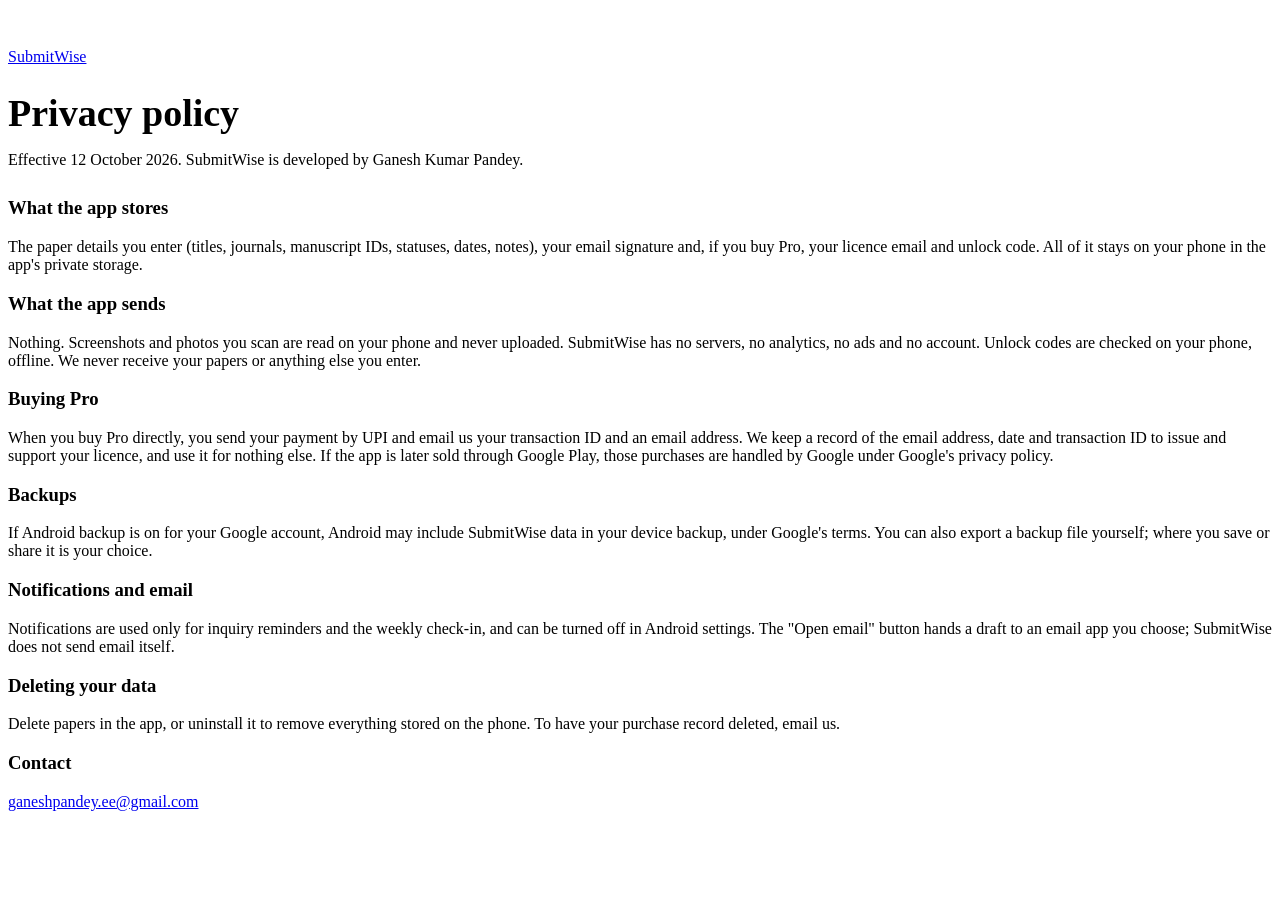
==== privacy.html @ 24b28afb "Add files via upload" ====
<!doctype html>
<html lang="en">
<head>
<meta charset="utf-8">
<meta name="viewport" content="width=device-width, initial-scale=1">
<title>SubmitWise privacy policy</title>
<link rel="preconnect" href="https://fonts.googleapis.com">
<link rel="preconnect" href="https://fonts.gstatic.com" crossorigin>
<link href="https://fonts.googleapis.com/css2?family=Public+Sans:wght@400;600;700&family=Source+Serif+4:opsz,wght@8..60,600&display=swap" rel="stylesheet">
<link rel="stylesheet" href="style.css">
<link rel="icon" href="icon.png">
</head>
<body>
<main class="wrap prose" style="padding-top:24px;padding-bottom:64px">
  <p><a href="./">SubmitWise</a></p>
  <h1 style="font-size:38px;max-width:none;margin-bottom:8px">Privacy policy</h1>
  <p class="small">Effective 12 October 2026. SubmitWise is developed by Ganesh Kumar Pandey.</p>

  <h3 style="margin-top:28px">What the app stores</h3>
  <p>The paper details you enter (titles, journals, manuscript IDs, statuses, dates, notes), your email signature and, if you buy Pro, your licence email and unlock code. All of it stays on your phone in the app's private storage.</p>

  <h3>What the app sends</h3>
  <p>Nothing. Screenshots and photos you scan are read on your phone and never uploaded. SubmitWise has no servers, no analytics, no ads and no account. Unlock codes are checked on your phone, offline. We never receive your papers or anything else you enter.</p>

  <h3>Buying Pro</h3>
  <p>When you buy Pro directly, you send your payment by UPI and email us your transaction ID and an email address. We keep a record of the email address, date and transaction ID to issue and support your licence, and use it for nothing else. If the app is later sold through Google Play, those purchases are handled by Google under Google's privacy policy.</p>

  <h3>Backups</h3>
  <p>If Android backup is on for your Google account, Android may include SubmitWise data in your device backup, under Google's terms. You can also export a backup file yourself; where you save or share it is your choice.</p>

  <h3>Notifications and email</h3>
  <p>Notifications are used only for inquiry reminders and the weekly check-in, and can be turned off in Android settings. The "Open email" button hands a draft to an email app you choose; SubmitWise does not send email itself.</p>

  <h3>Deleting your data</h3>
  <p>Delete papers in the app, or uninstall it to remove everything stored on the phone. To have your purchase record deleted, email us.</p>

  <h3>Contact</h3>
  <p><a href="mailto:ganeshpandey.ee@gmail.com">ganeshpandey.ee@gmail.com</a></p>
</main>
</body>
</html>
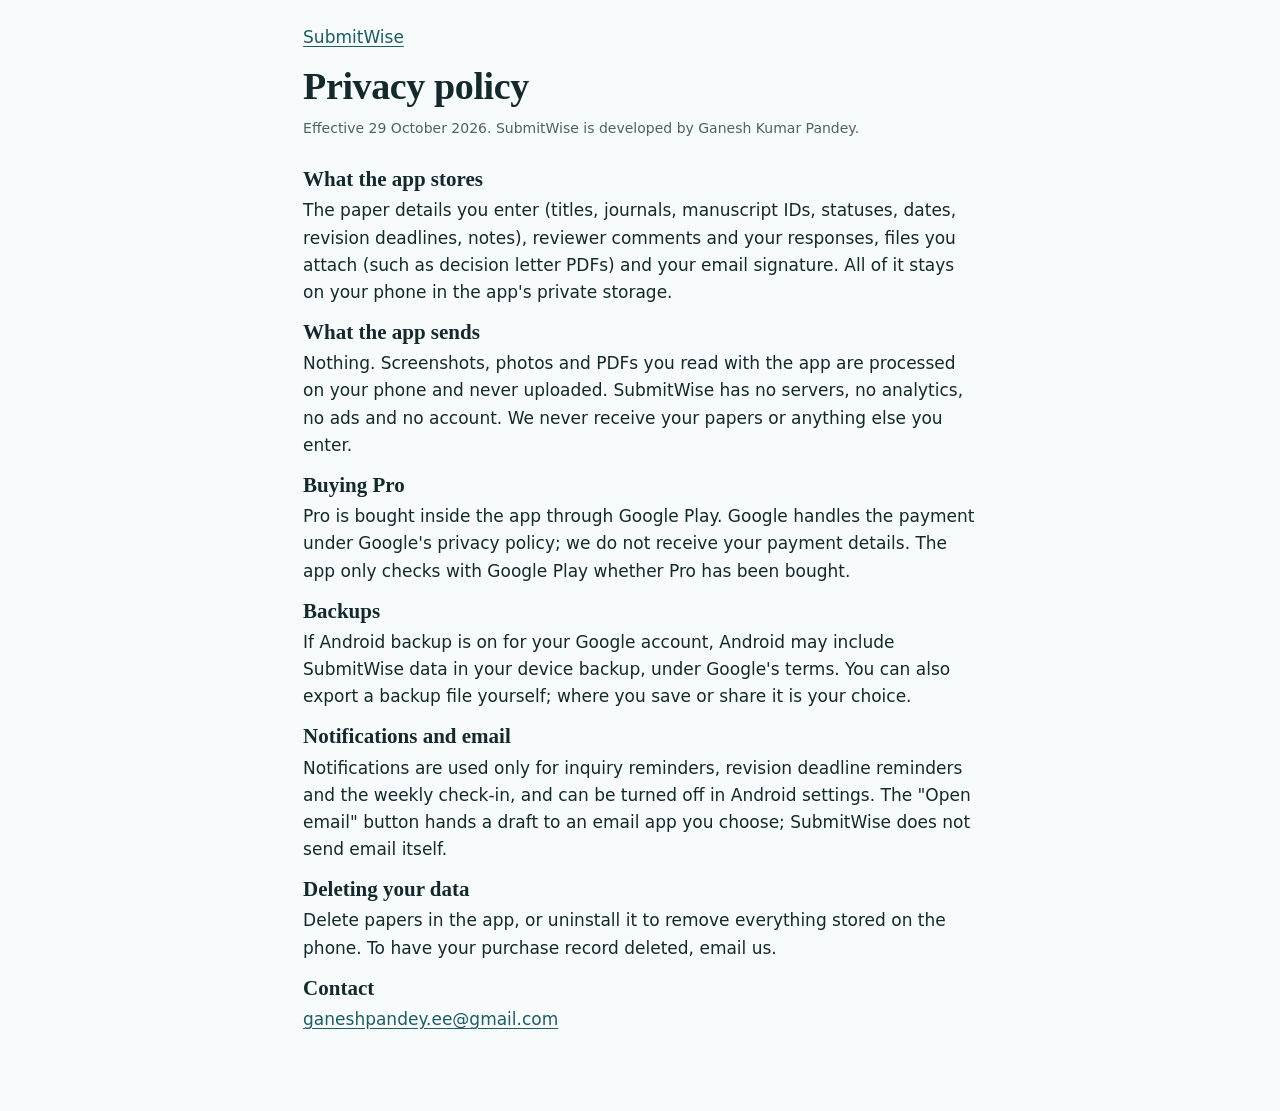
==== commit c40953df: "Add files via upload" ====
--- a/privacy.html
+++ b/privacy.html
@@ -14,22 +14,22 @@
 <main class="wrap prose" style="padding-top:24px;padding-bottom:64px">
   <p><a href="./">SubmitWise</a></p>
   <h1 style="font-size:38px;max-width:none;margin-bottom:8px">Privacy policy</h1>
-  <p class="small">Effective 12 October 2026. SubmitWise is developed by Ganesh Kumar Pandey.</p>
+  <p class="small">Effective 29 October 2026. SubmitWise is developed by Ganesh Kumar Pandey.</p>
 
   <h3 style="margin-top:28px">What the app stores</h3>
-  <p>The paper details you enter (titles, journals, manuscript IDs, statuses, dates, notes), your email signature and, if you buy Pro, your licence email and unlock code. All of it stays on your phone in the app's private storage.</p>
+  <p>The paper details you enter (titles, journals, manuscript IDs, statuses, dates, revision deadlines, notes), reviewer comments and your responses, files you attach (such as decision letter PDFs) and your email signature. All of it stays on your phone in the app's private storage.</p>
 
   <h3>What the app sends</h3>
-  <p>Nothing. Screenshots and photos you scan are read on your phone and never uploaded. SubmitWise has no servers, no analytics, no ads and no account. Unlock codes are checked on your phone, offline. We never receive your papers or anything else you enter.</p>
+  <p>Nothing. Screenshots, photos and PDFs you read with the app are processed on your phone and never uploaded. SubmitWise has no servers, no analytics, no ads and no account. We never receive your papers or anything else you enter.</p>
 
   <h3>Buying Pro</h3>
-  <p>When you buy Pro directly, you send your payment by UPI and email us your transaction ID and an email address. We keep a record of the email address, date and transaction ID to issue and support your licence, and use it for nothing else. If the app is later sold through Google Play, those purchases are handled by Google under Google's privacy policy.</p>
+  <p>Pro is bought inside the app through Google Play. Google handles the payment under Google's privacy policy; we do not receive your payment details. The app only checks with Google Play whether Pro has been bought.</p>
 
   <h3>Backups</h3>
   <p>If Android backup is on for your Google account, Android may include SubmitWise data in your device backup, under Google's terms. You can also export a backup file yourself; where you save or share it is your choice.</p>
 
   <h3>Notifications and email</h3>
-  <p>Notifications are used only for inquiry reminders and the weekly check-in, and can be turned off in Android settings. The "Open email" button hands a draft to an email app you choose; SubmitWise does not send email itself.</p>
+  <p>Notifications are used only for inquiry reminders, revision deadline reminders and the weekly check-in, and can be turned off in Android settings. The "Open email" button hands a draft to an email app you choose; SubmitWise does not send email itself.</p>
 
   <h3>Deleting your data</h3>
   <p>Delete papers in the app, or uninstall it to remove everything stored on the phone. To have your purchase record deleted, email us.</p>
--- a/style.css
+++ b/style.css
@@ -0,0 +1,173 @@
+:root {
+  --ink: #14292c;
+  --ink-soft: #4a6366;
+  --teal: #1d5c63;
+  --teal-deep: #154a50;
+  --mint: #cdedef;
+  --page: #f8fbfb;
+  --line: #d5e3e4;
+  --amber: #c77a16;
+  --amber-bg: #fdf0dc;
+  --card: #ffffff;
+  --focus: #e08a1c;
+}
+@media (prefers-color-scheme: dark) {
+  :root:not([data-theme="light"]) {
+    --ink: #e6f1f2;
+    --ink-soft: #a7bfc1;
+    --teal: #8dd1d9;
+    --teal-deep: #b8eaef;
+    --mint: #17393d;
+    --page: #0f1a1b;
+    --line: #29403f;
+    --amber: #f2b45f;
+    --amber-bg: #3a2a12;
+    --card: #142325;
+  }
+}
+
+* { box-sizing: border-box; }
+html { -webkit-text-size-adjust: 100%; }
+body {
+  margin: 0;
+  background: var(--page);
+  color: var(--ink);
+  font: 17px/1.6 "Public Sans", system-ui, sans-serif;
+}
+a { color: var(--teal); text-underline-offset: 3px; }
+:focus-visible { outline: 3px solid var(--focus); outline-offset: 3px; border-radius: 4px; }
+
+.wrap { max-width: 1040px; margin: 0 auto; padding: 0 20px; }
+.prose { max-width: 66ch; }
+
+header.top {
+  display: flex; align-items: center; justify-content: space-between;
+  padding: 22px 0;
+}
+.brand { display: flex; align-items: center; gap: 10px; font-weight: 700; color: var(--ink); text-decoration: none; font-size: 18px; }
+.brand svg { width: 34px; height: 34px; flex: none; }
+.top nav a { margin-left: 18px; color: var(--ink-soft); text-decoration: none; font-size: 15px; }
+.top nav a:hover { color: var(--teal); }
+
+h1, h2, h3 { font-family: "Source Serif 4", Georgia, serif; font-weight: 600; line-height: 1.15; margin: 0; }
+h1 { font-size: clamp(36px, 5.6vw, 58px); letter-spacing: -0.01em; max-width: 15ch; }
+h2 { font-size: clamp(27px, 3.4vw, 36px); margin-bottom: 14px; }
+h3 { font-size: 21px; margin-bottom: 6px; }
+p { margin: 0 0 14px; }
+.lede { font-size: 20px; color: var(--ink-soft); margin-top: 20px; max-width: 46ch; }
+
+/* Hero */
+.hero { display: grid; grid-template-columns: 1.05fr 0.95fr; gap: 56px; align-items: center; padding: 40px 0 72px; }
+.cta-row { display: flex; flex-wrap: wrap; gap: 12px; margin-top: 28px; align-items: center; }
+.btn {
+  display: inline-block; padding: 13px 22px; border-radius: 10px; font-weight: 600; font-size: 16px;
+  text-decoration: none; border: 2px solid var(--teal); cursor: pointer; font-family: inherit;
+}
+.btn.primary { background: var(--teal); color: var(--page); }
+.btn.primary:hover { background: var(--teal-deep); border-color: var(--teal-deep); }
+.btn.ghost { color: var(--teal); background: transparent; }
+.small { font-size: 14px; color: var(--ink-soft); }
+
+/* The status timeline: the one memorable thing */
+.paper {
+  background: var(--card); border: 1px solid var(--line); border-radius: 18px;
+  padding: 26px 26px 22px; box-shadow: 0 18px 40px -28px rgba(20, 41, 44, 0.45);
+}
+.paper .title { font-family: "Source Serif 4", Georgia, serif; font-size: 19px; line-height: 1.3; }
+.paper .meta { font-size: 13px; color: var(--ink-soft); margin: 4px 0 20px; }
+.steps { list-style: none; margin: 0; padding: 0 0 0 22px; border-left: 2px solid var(--line); }
+.steps li { position: relative; padding: 0 0 16px 4px; }
+.steps li::before {
+  content: ""; position: absolute; left: -30px; top: 6px; width: 12px; height: 12px;
+  border-radius: 50%; background: var(--line); border: 2px solid var(--card);
+}
+.steps li.done::before { background: var(--teal); }
+.steps li.now::before { background: var(--amber); box-shadow: 0 0 0 5px var(--amber-bg); }
+.steps .s { font-weight: 600; }
+.steps .d { font-size: 13px; color: var(--ink-soft); }
+.bar { height: 8px; background: var(--mint); border-radius: 8px; overflow: hidden; margin: 8px 0 4px; }
+.bar span { display: block; height: 100%; width: 0; background: var(--amber); border-radius: 8px; transition: width 1.6s cubic-bezier(.2,.7,.2,1); }
+.verdict {
+  margin-top: 4px; padding: 12px 14px; border-radius: 12px; background: var(--amber-bg);
+  color: var(--ink); font-size: 15px;
+}
+.verdict strong { color: var(--amber); }
+@media (prefers-reduced-motion: reduce) { .bar span { transition: none; } }
+
+section { padding: 64px 0; border-top: 1px solid var(--line); }
+
+/* App screenshots in phone frames */
+.shots { display: grid; grid-template-columns: repeat(3, 1fr); gap: 32px; margin-top: 30px; }
+.shot { margin: 0; }
+.phone {
+  background: #10201f; border-radius: 34px; padding: 10px; max-width: 290px; margin: 0 auto;
+  box-shadow: 0 24px 50px -30px rgba(20, 41, 44, 0.55);
+}
+.phone img { display: block; width: 100%; height: auto; border-radius: 26px; }
+.shot figcaption { margin: 16px auto 0; max-width: 290px; font-size: 15px; color: var(--ink-soft); }
+.shot figcaption strong { color: var(--ink); display: block; margin-bottom: 2px; }
+
+/* Status explainer table */
+.guide { width: 100%; border-collapse: collapse; margin-top: 18px; font-size: 16px; }
+.guide th, .guide td { text-align: left; vertical-align: top; padding: 14px 16px 14px 0; border-bottom: 1px solid var(--line); }
+.guide th { font-size: 14px; font-weight: 600; color: var(--ink-soft); }
+.guide td:first-child { font-weight: 600; white-space: nowrap; }
+.guide td.num { white-space: nowrap; color: var(--ink-soft); }
+
+.features { display: grid; grid-template-columns: repeat(2, 1fr); gap: 28px 48px; margin-top: 26px; }
+.features p { color: var(--ink-soft); margin: 0; }
+
+/* Pricing */
+.plans { display: grid; grid-template-columns: 1fr 1fr; gap: 20px; margin-top: 24px; }
+.plan { border: 1px solid var(--line); border-radius: 14px; padding: 24px; background: var(--card); }
+.plan.pro { border: 2px solid var(--teal); }
+.plan .price { font-family: "Source Serif 4", Georgia, serif; font-size: 40px; margin: 6px 0 2px; }
+.plan ul { padding-left: 20px; margin: 14px 0 0; }
+.plan li { margin-bottom: 6px; }
+
+/* Buy */
+.buy { display: grid; grid-template-columns: 1.2fr 0.8fr; gap: 40px; margin-top: 24px; align-items: start; }
+ol.howto { padding-left: 22px; margin: 0; }
+ol.howto li { margin-bottom: 18px; padding-left: 6px; }
+ol.howto li::marker { font-family: "Source Serif 4", Georgia, serif; font-weight: 600; color: var(--teal); }
+.qrbox { background: var(--card); border: 1px solid var(--line); border-radius: 14px; padding: 20px; text-align: center; }
+#qr { display: block; margin: 0 auto; width: 260px; max-width: 100%; height: auto; border-radius: 12px; }
+code.upi { overflow-wrap: anywhere; font-size: 15px; background: var(--mint); padding: 2px 8px; border-radius: 6px; color: var(--ink); }
+
+.about { display: grid; grid-template-columns: auto 1fr; gap: 22px; align-items: start; margin-top: 10px; }
+.avatar {
+  width: 72px; height: 72px; border-radius: 50%; background: var(--teal); color: var(--page);
+  display: grid; place-items: center; font-family: "Source Serif 4", Georgia, serif; font-size: 28px;
+}
+
+details { border-bottom: 1px solid var(--line); padding: 14px 0; }
+summary { cursor: pointer; font-weight: 600; }
+details p { margin: 10px 0 0; color: var(--ink-soft); }
+
+footer { padding: 36px 0 48px; border-top: 1px solid var(--line); font-size: 14px; color: var(--ink-soft); }
+footer a { color: var(--ink-soft); margin-right: 16px; }
+
+/* Unlock page */
+.unlock { max-width: 560px; margin: 0 auto; padding: 24px 20px 64px; }
+.codebox {
+  font: 15px/1.6 ui-monospace, "SF Mono", Menlo, Consolas, monospace; word-break: break-all;
+  background: var(--card); border: 1px solid var(--line); border-radius: 12px; padding: 14px 16px; margin: 6px 0 14px;
+}
+.field-label { font-size: 14px; color: var(--ink-soft); margin-top: 14px; }
+
+@media (max-width: 820px) {
+  .hero, .buy, .plans, .features { grid-template-columns: 1fr; }
+  .shots { grid-template-columns: none; grid-auto-flow: column; grid-auto-columns: 78%; overflow-x: auto;
+           scroll-snap-type: x mandatory; padding-bottom: 8px; gap: 18px; }
+  .shot { scroll-snap-align: center; }
+  .hero { gap: 36px; padding-top: 16px; }
+  .top nav a:not(.keep) { display: none; }
+  section { padding: 48px 0; }
+  .guide thead { display: none; }
+  .guide, .guide tbody, .guide tr, .guide td { display: block; width: 100%; }
+  .guide tr { padding: 14px 0; border-bottom: 1px solid var(--line); }
+  .guide td { border: 0; padding: 2px 0; white-space: normal !important; }
+  .guide td.num { display: inline; font-size: 14px; }
+  .guide td.num:nth-child(3)::before { content: "Typical: "; }
+  .guide td.num:nth-child(4)::before { content: ". Inquire after: "; }
+}
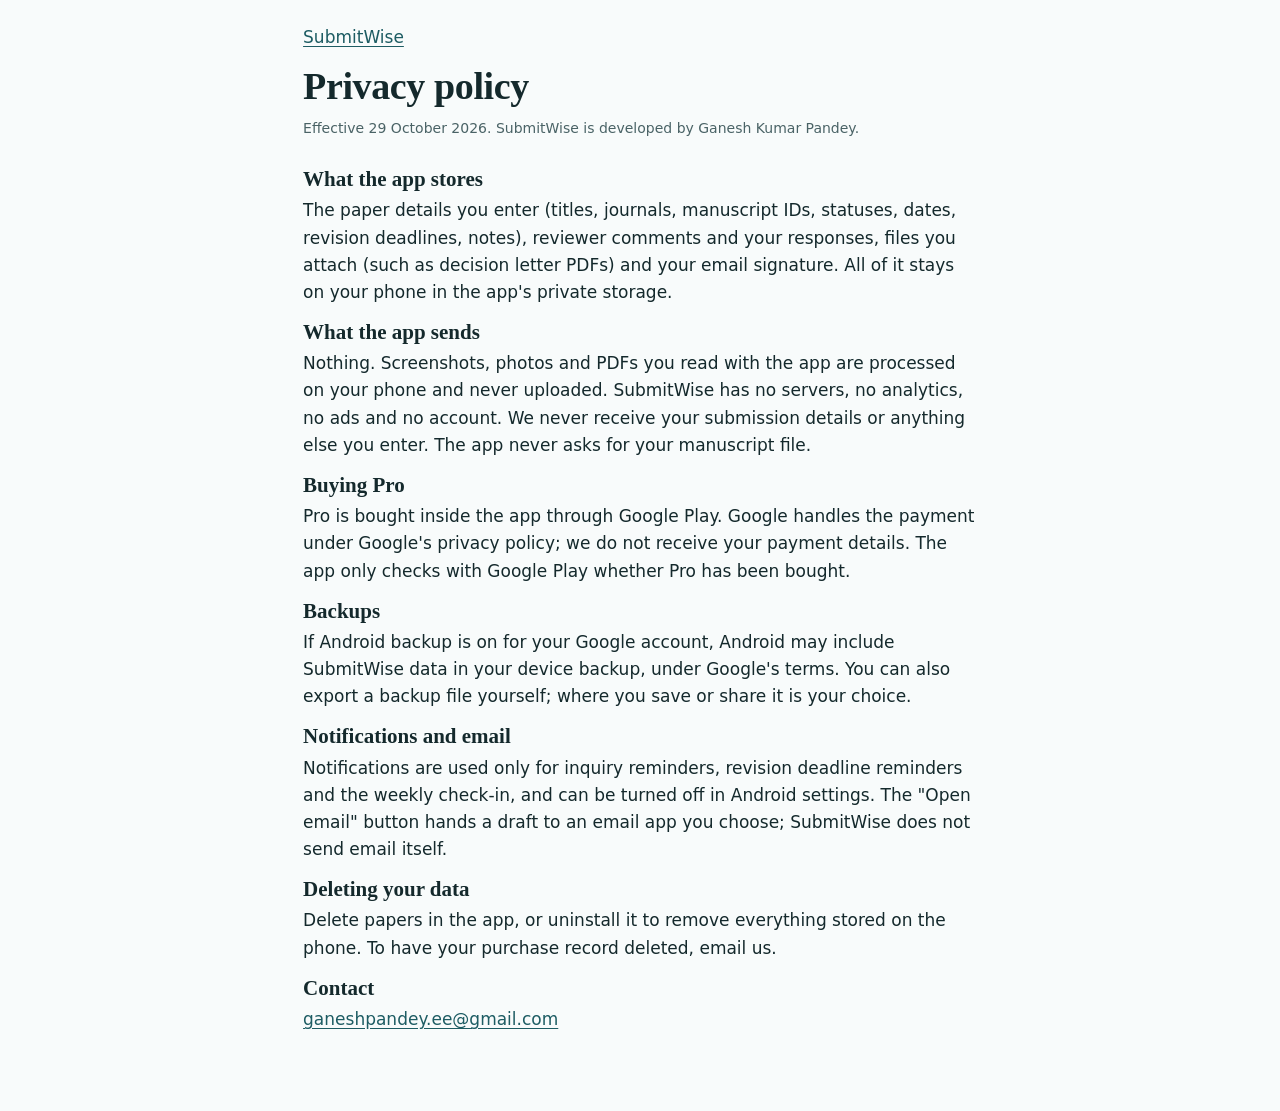
==== commit 3b69351d: "Update privacy statement regarding submission details Clarified that the app does not request manusc" ====
--- a/privacy.html
+++ b/privacy.html
@@ -20,7 +20,7 @@
   <p>The paper details you enter (titles, journals, manuscript IDs, statuses, dates, revision deadlines, notes), reviewer comments and your responses, files you attach (such as decision letter PDFs) and your email signature. All of it stays on your phone in the app's private storage.</p>
 
   <h3>What the app sends</h3>
-  <p>Nothing. Screenshots, photos and PDFs you read with the app are processed on your phone and never uploaded. SubmitWise has no servers, no analytics, no ads and no account. We never receive your papers or anything else you enter.</p>
+  <p>Nothing. Screenshots, photos and PDFs you read with the app are processed on your phone and never uploaded. SubmitWise has no servers, no analytics, no ads and no account. We never receive your submission details or anything else you enter. The app never asks for your manuscript file.</p>
 
   <h3>Buying Pro</h3>
   <p>Pro is bought inside the app through Google Play. Google handles the payment under Google's privacy policy; we do not receive your payment details. The app only checks with Google Play whether Pro has been bought.</p>
